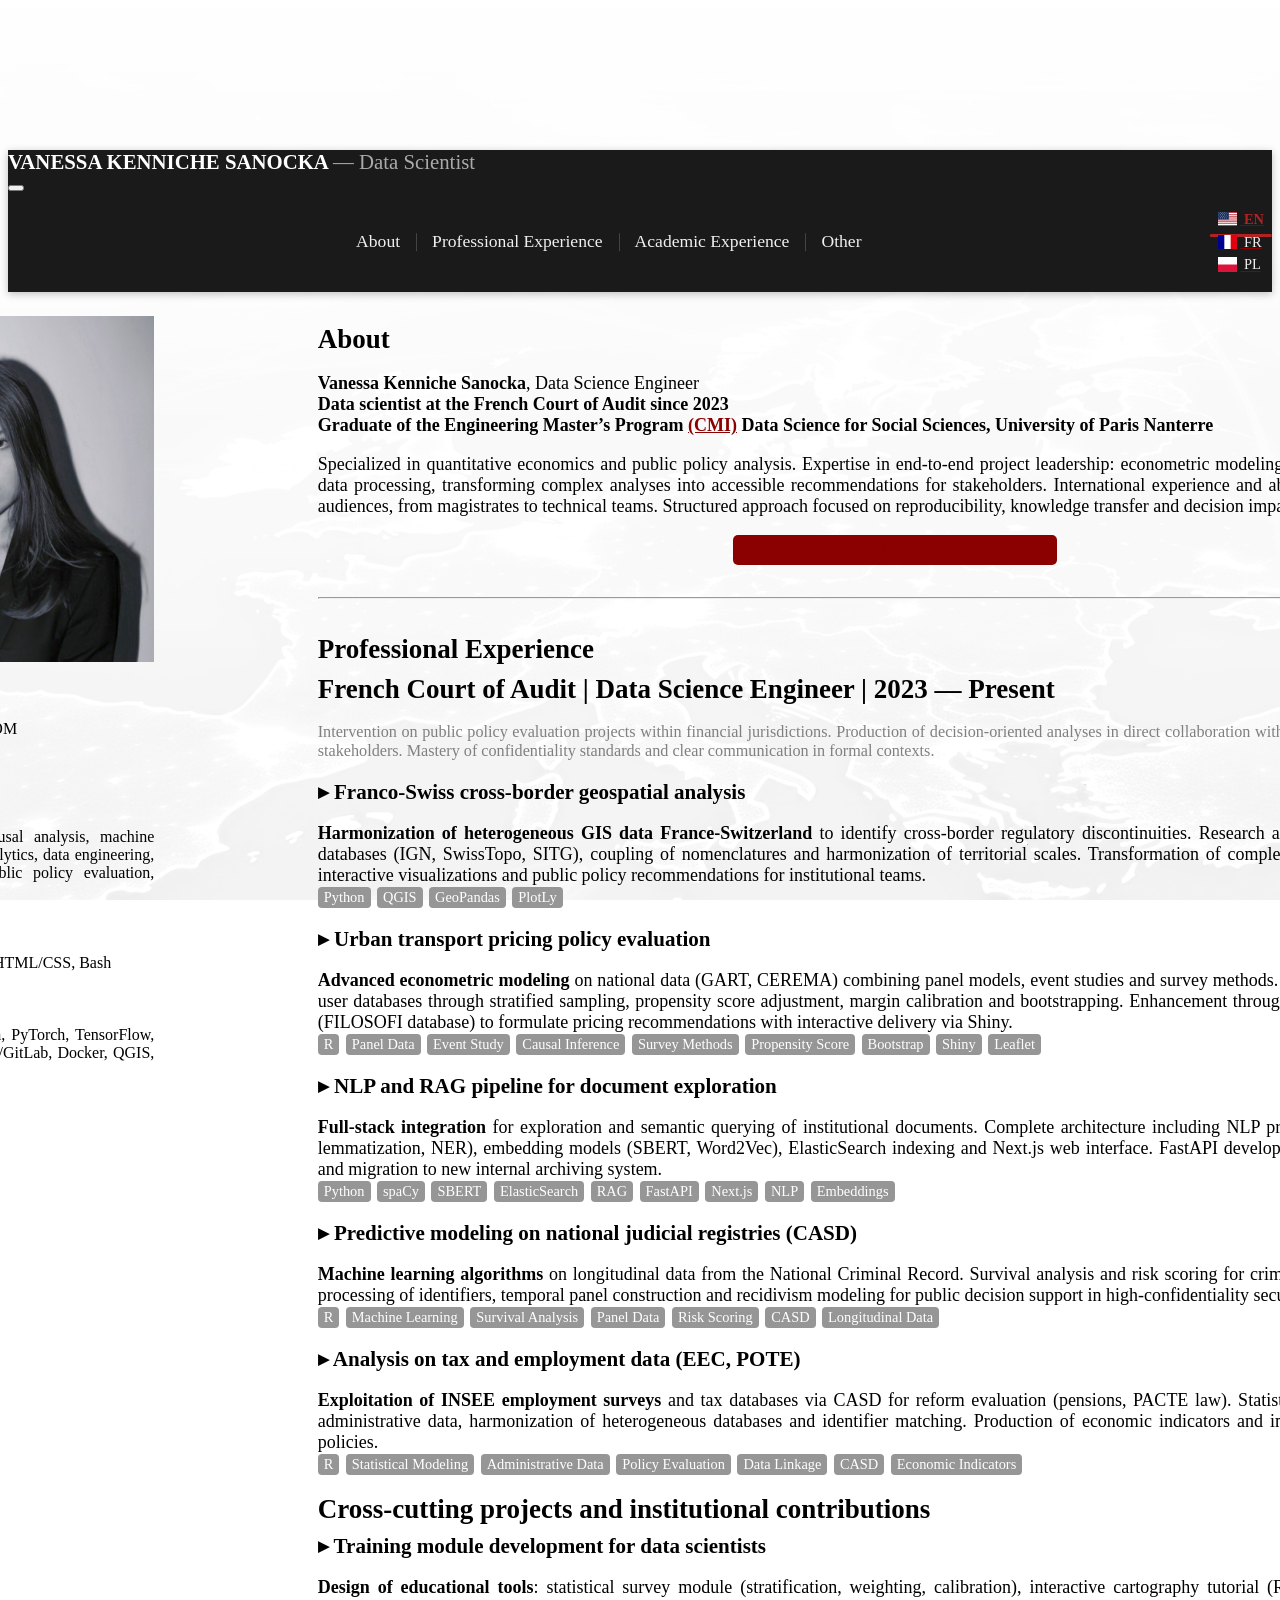
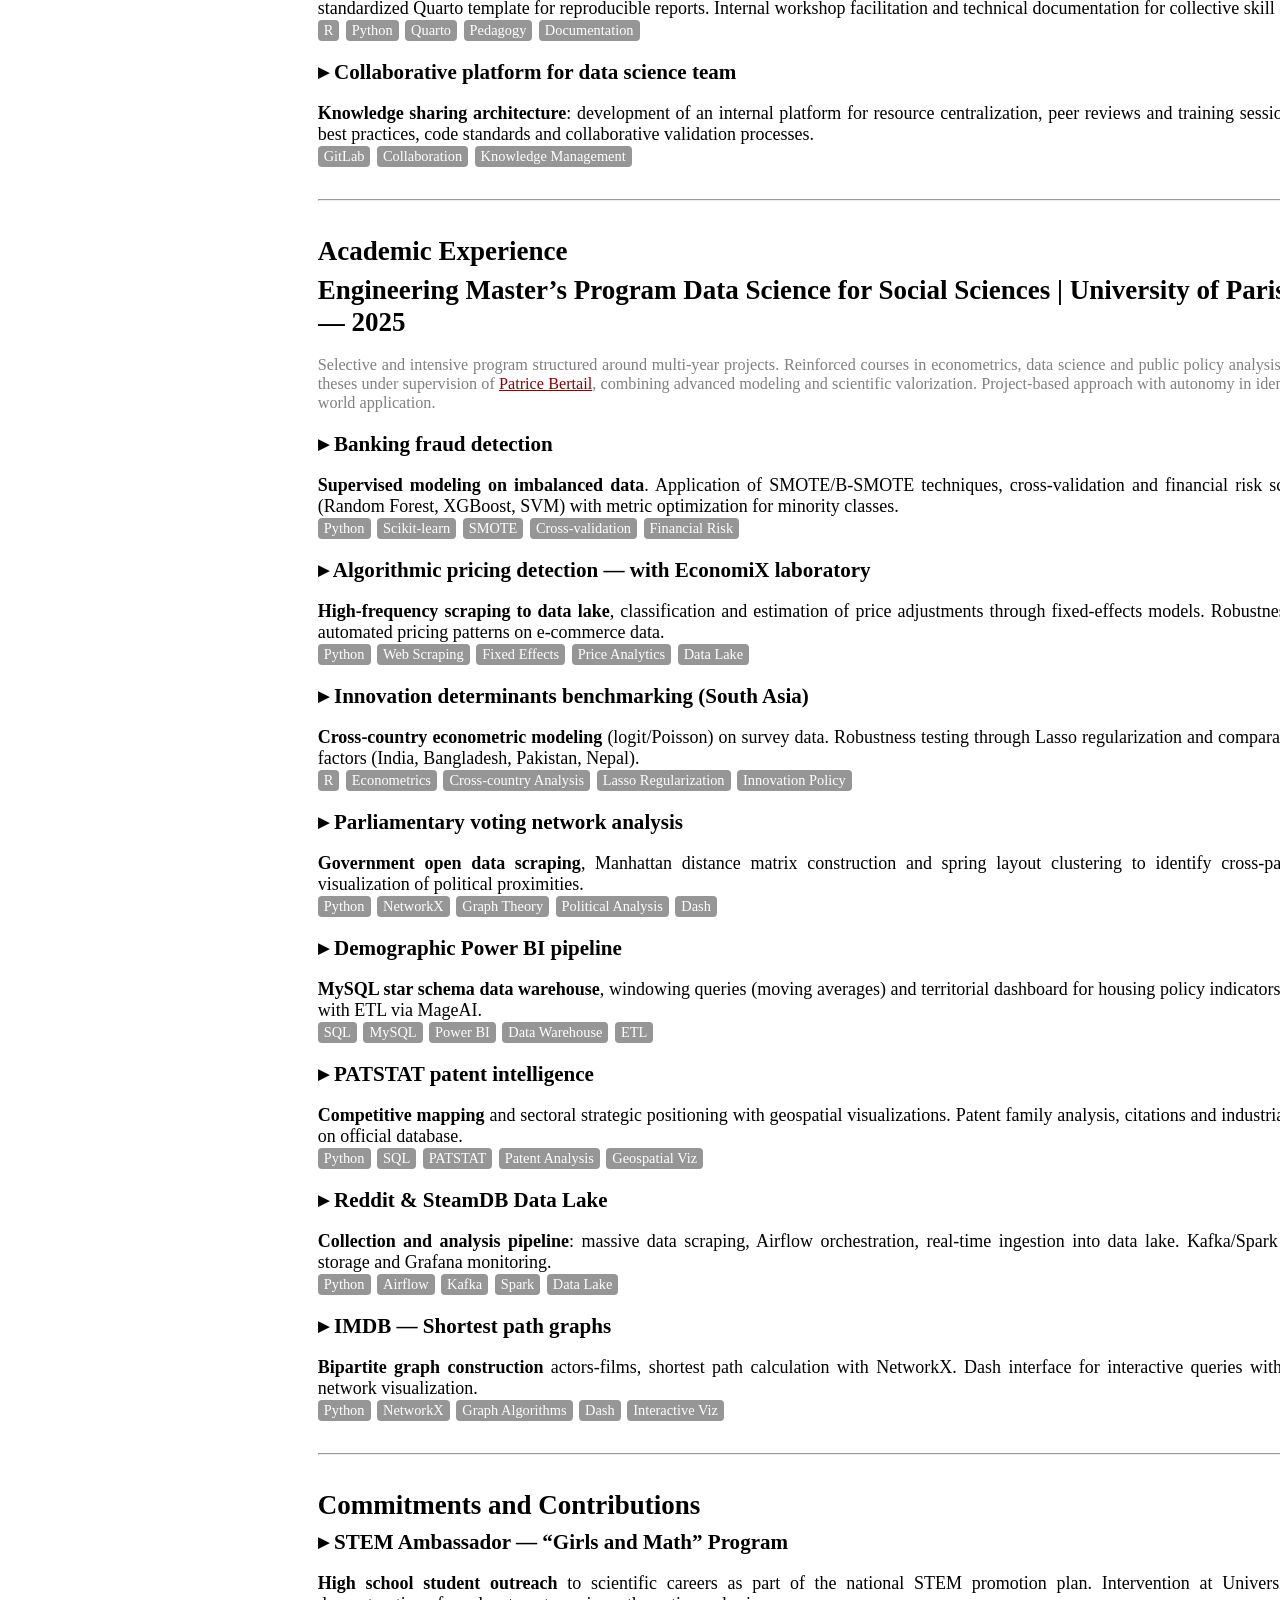
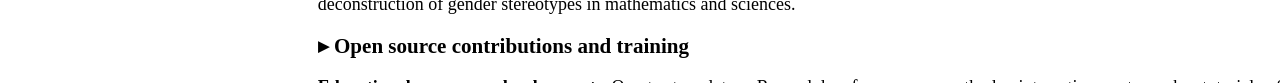
==== docs/index.html @ 9d7a36fa "Initial commit - Personal website" ====
<html xmlns="http://www.w3.org/1999/xhtml">    
  <head>      
    <title>Redirect to index.en.html</title>      
    <meta http-equiv="refresh" content="0;URL='index.en.html'" />    
  </head>    
  <body> 
  </body>  
</html>
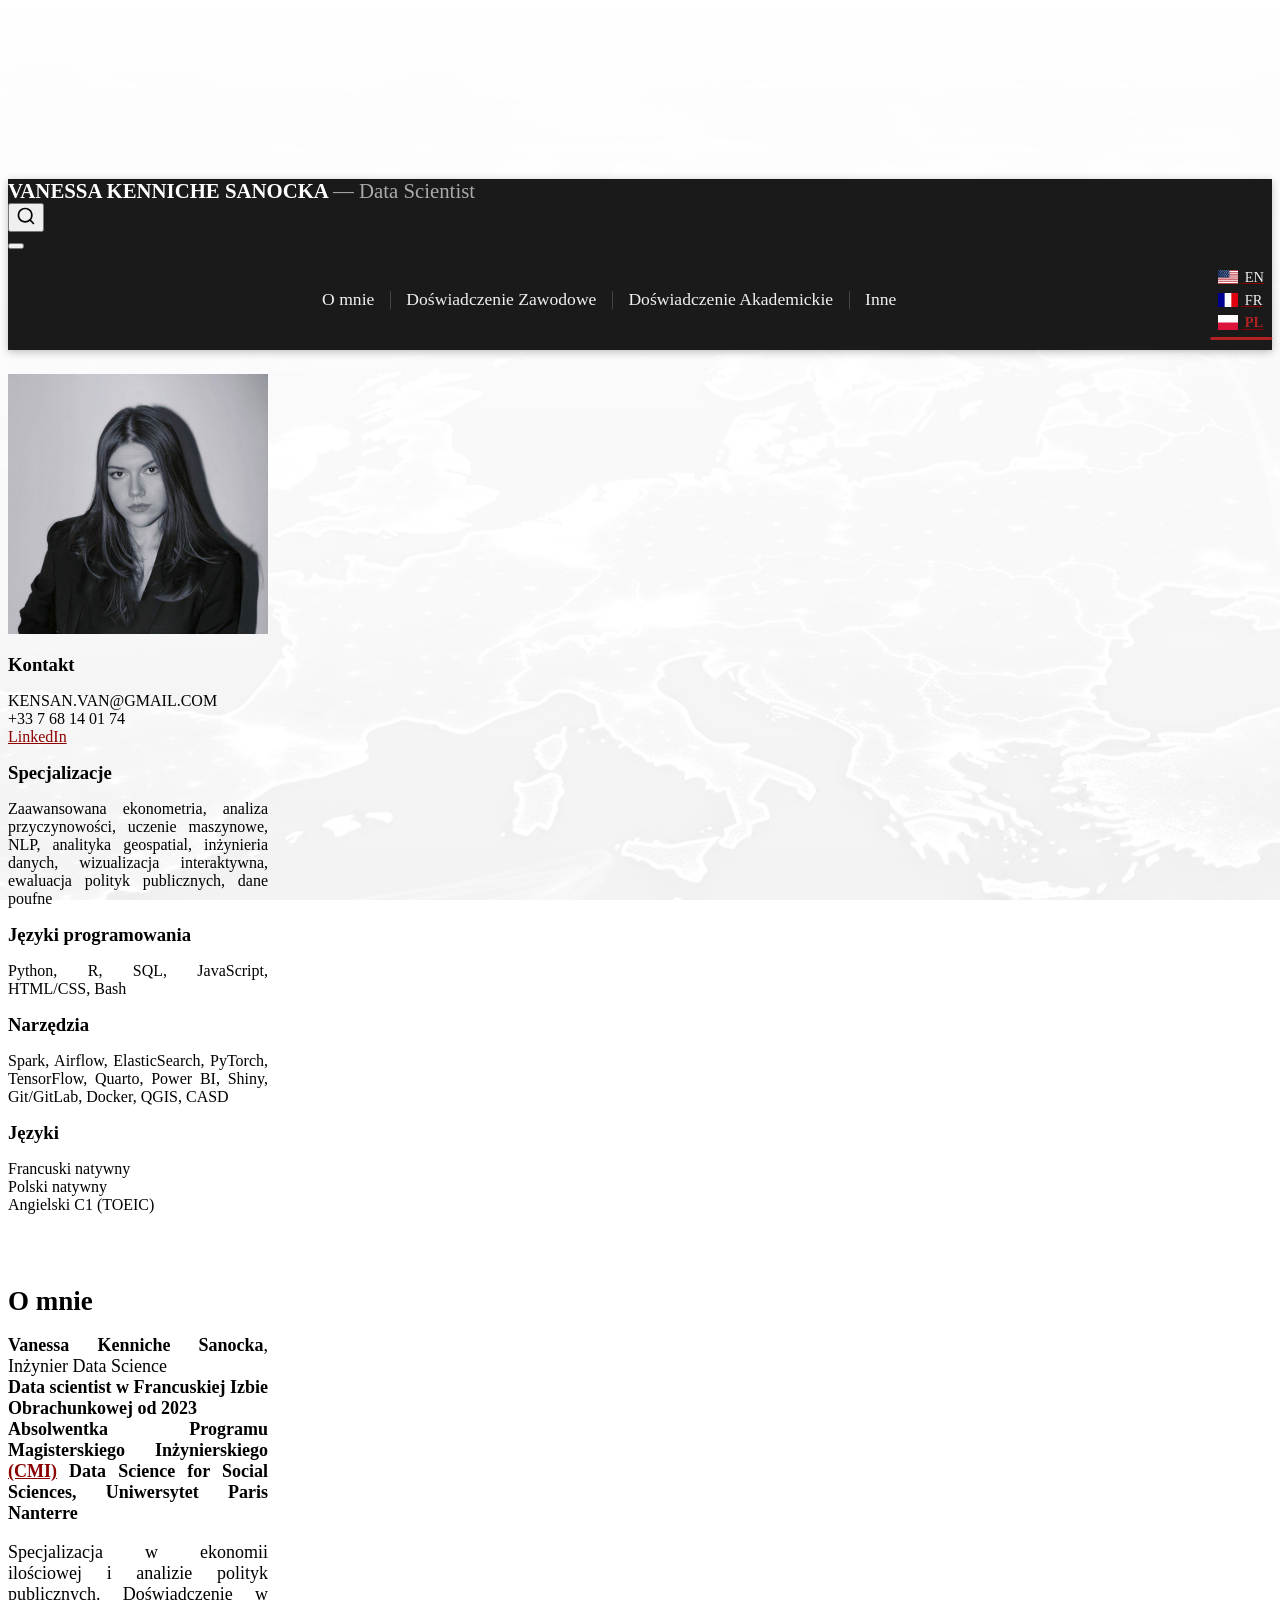
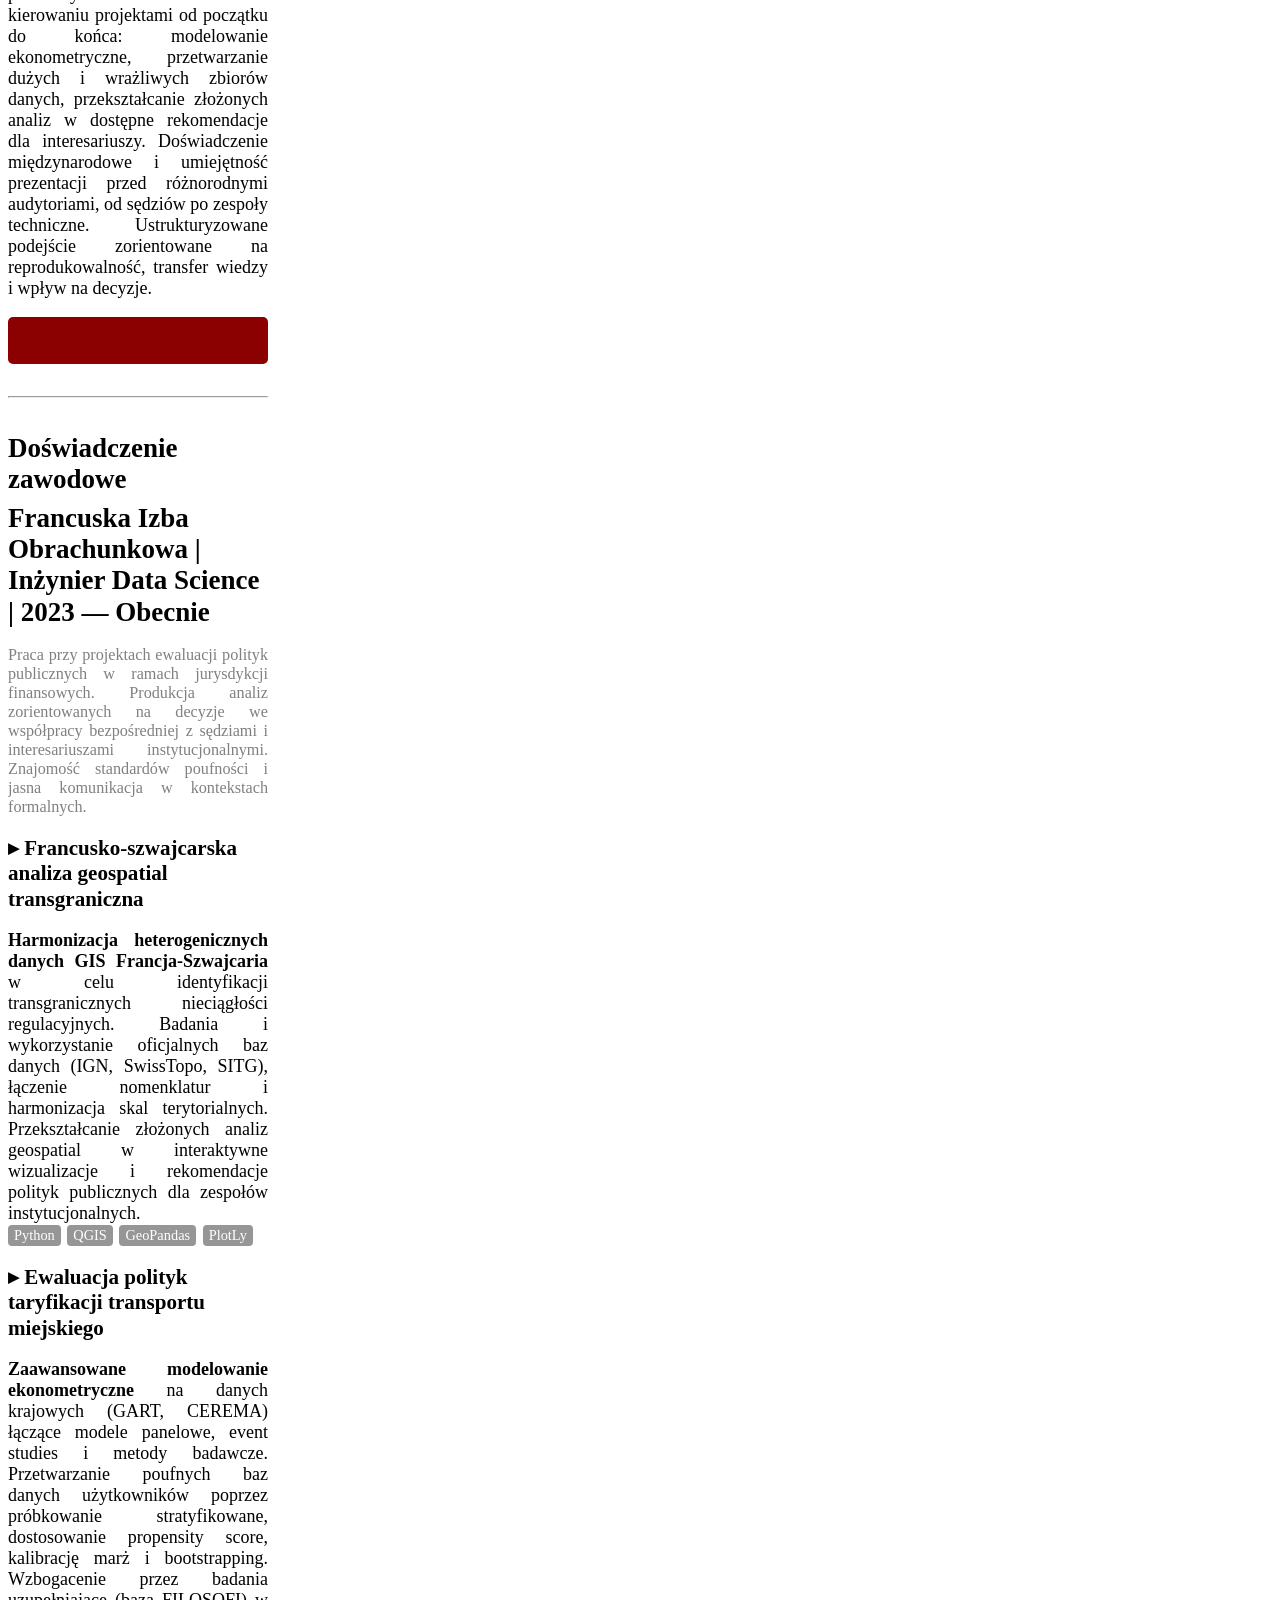
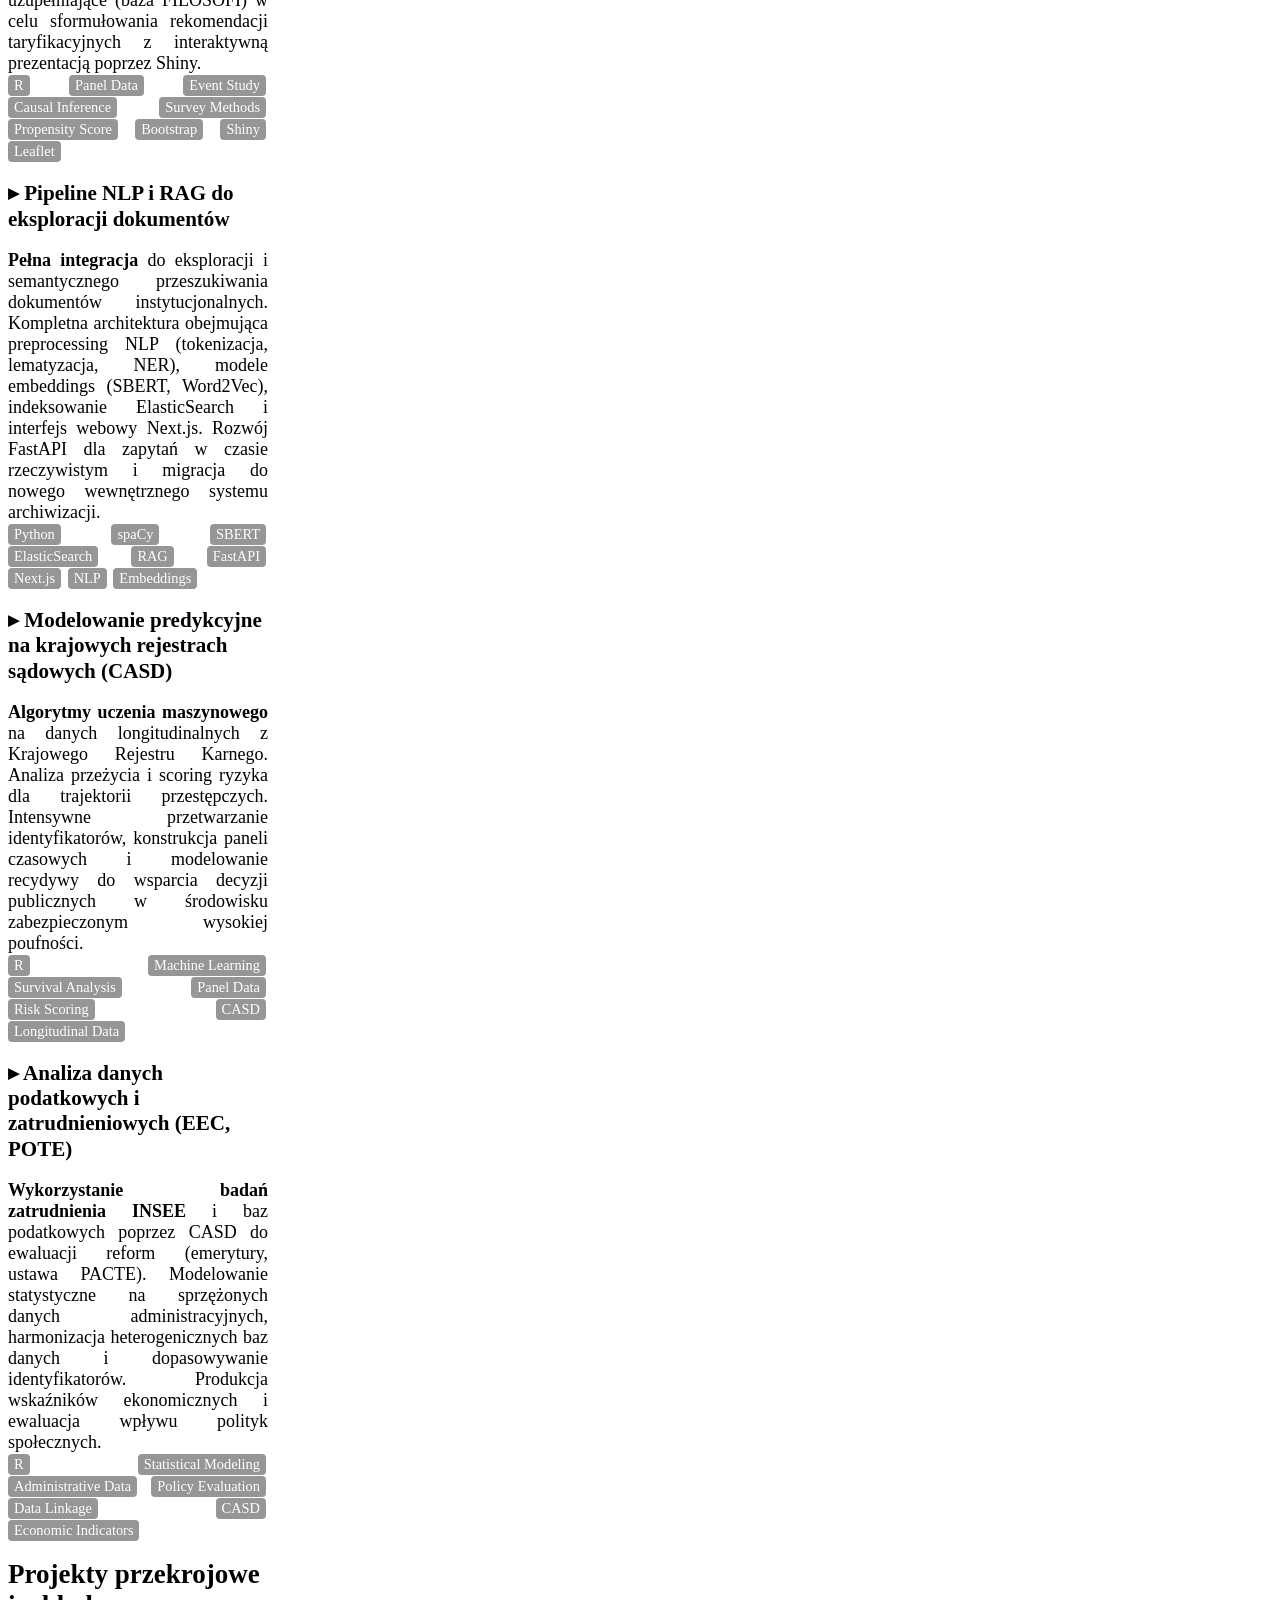
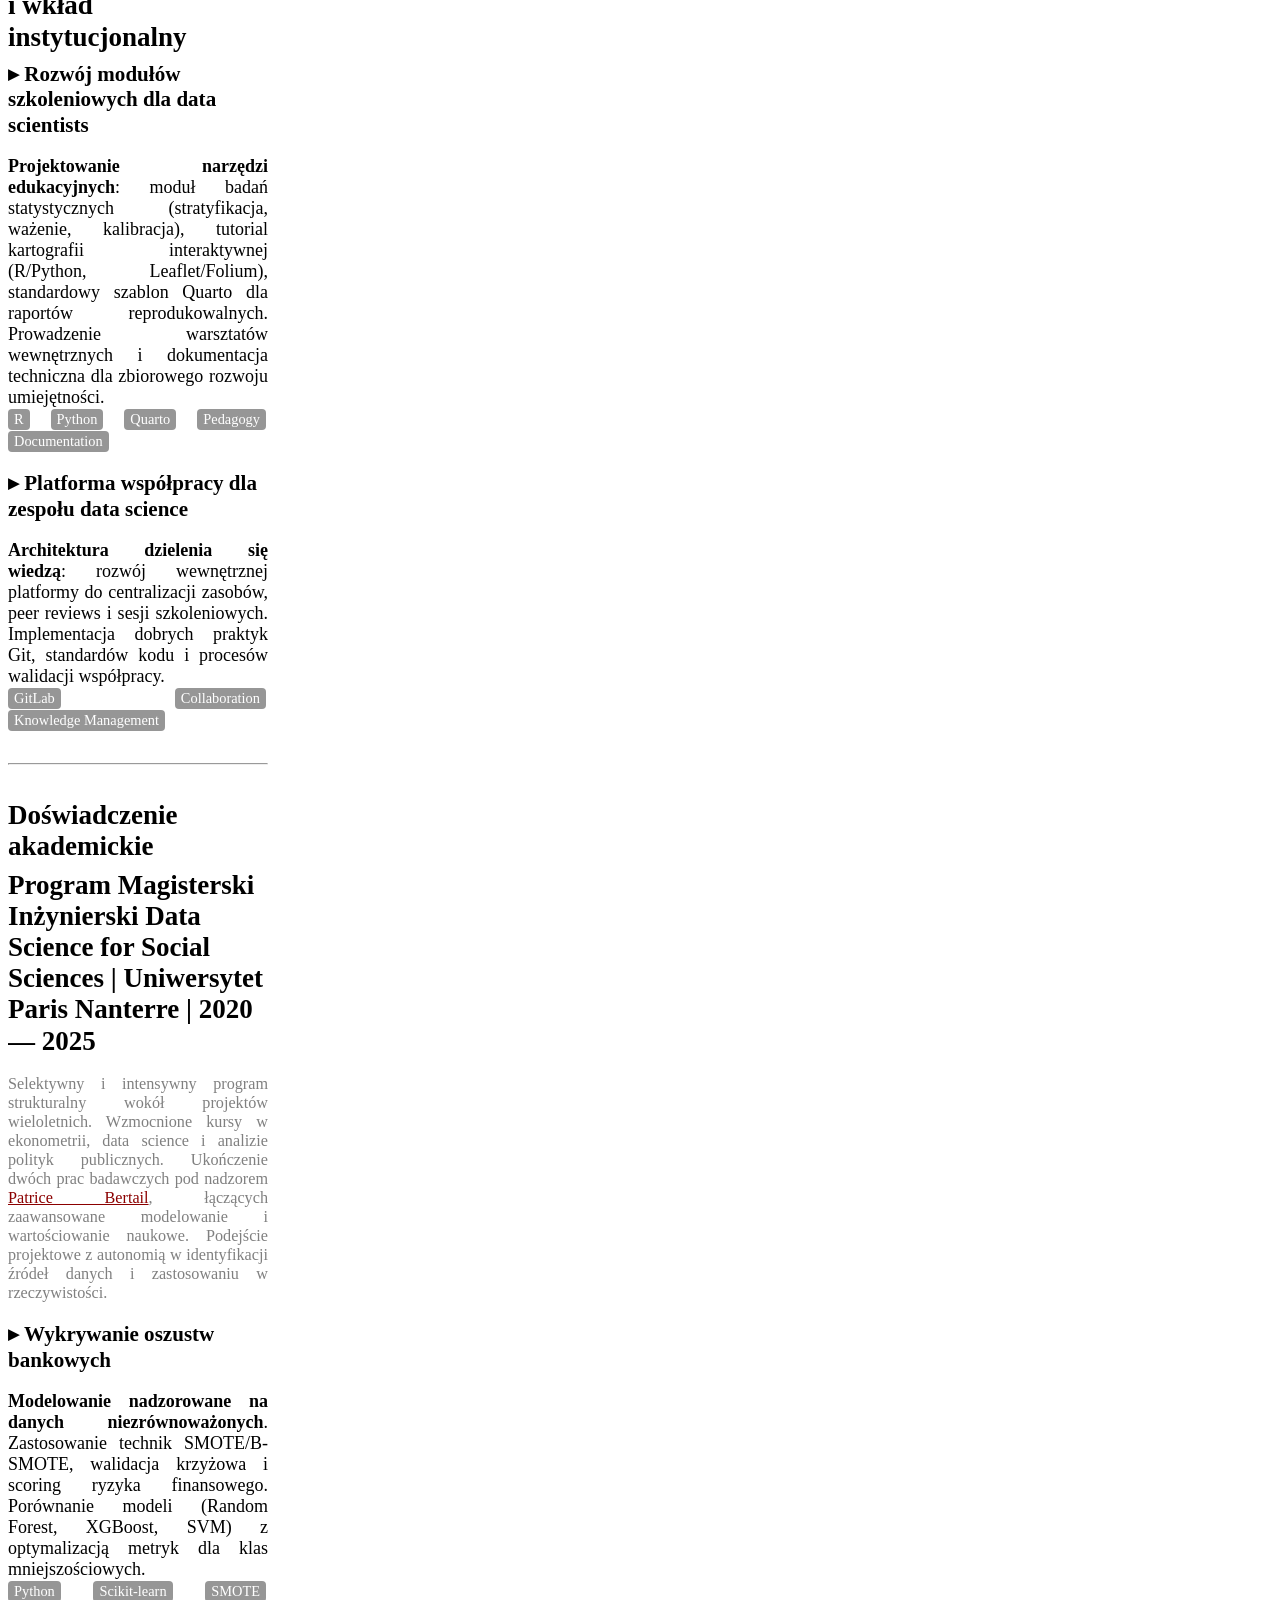
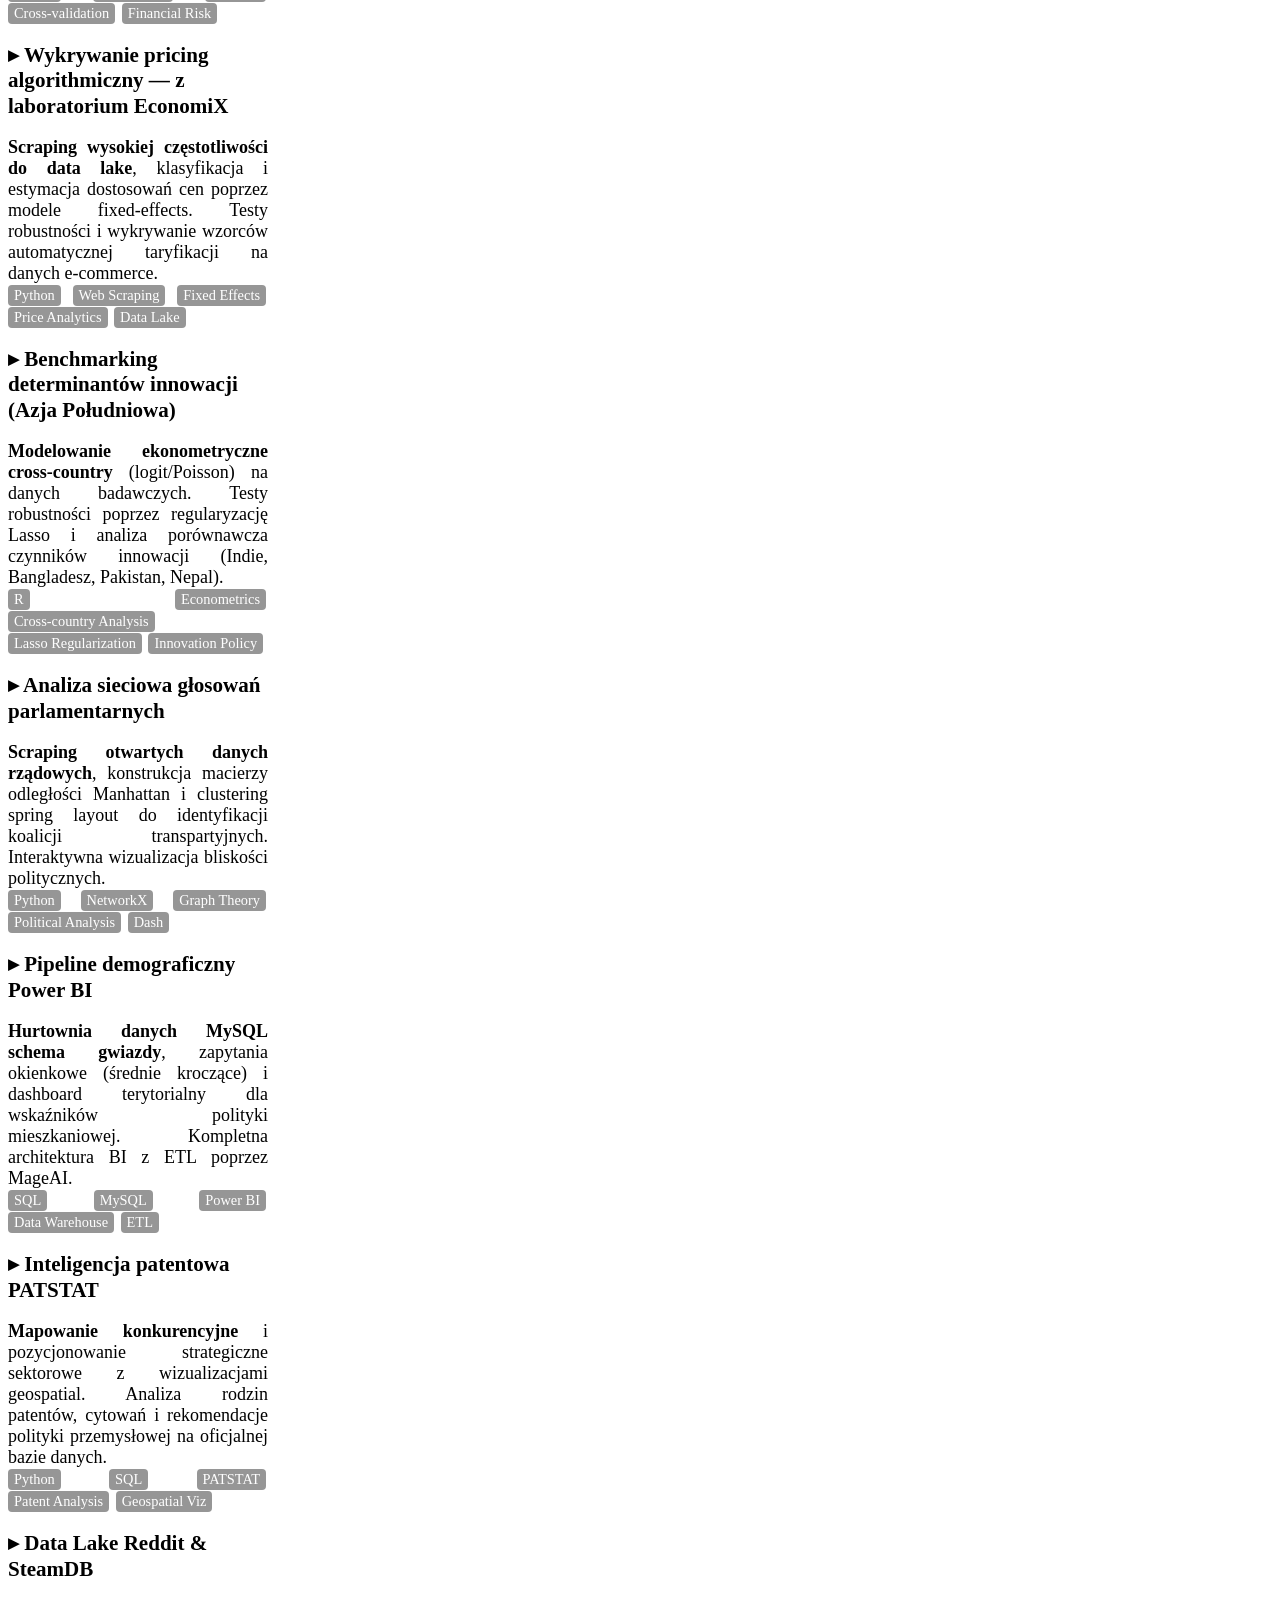
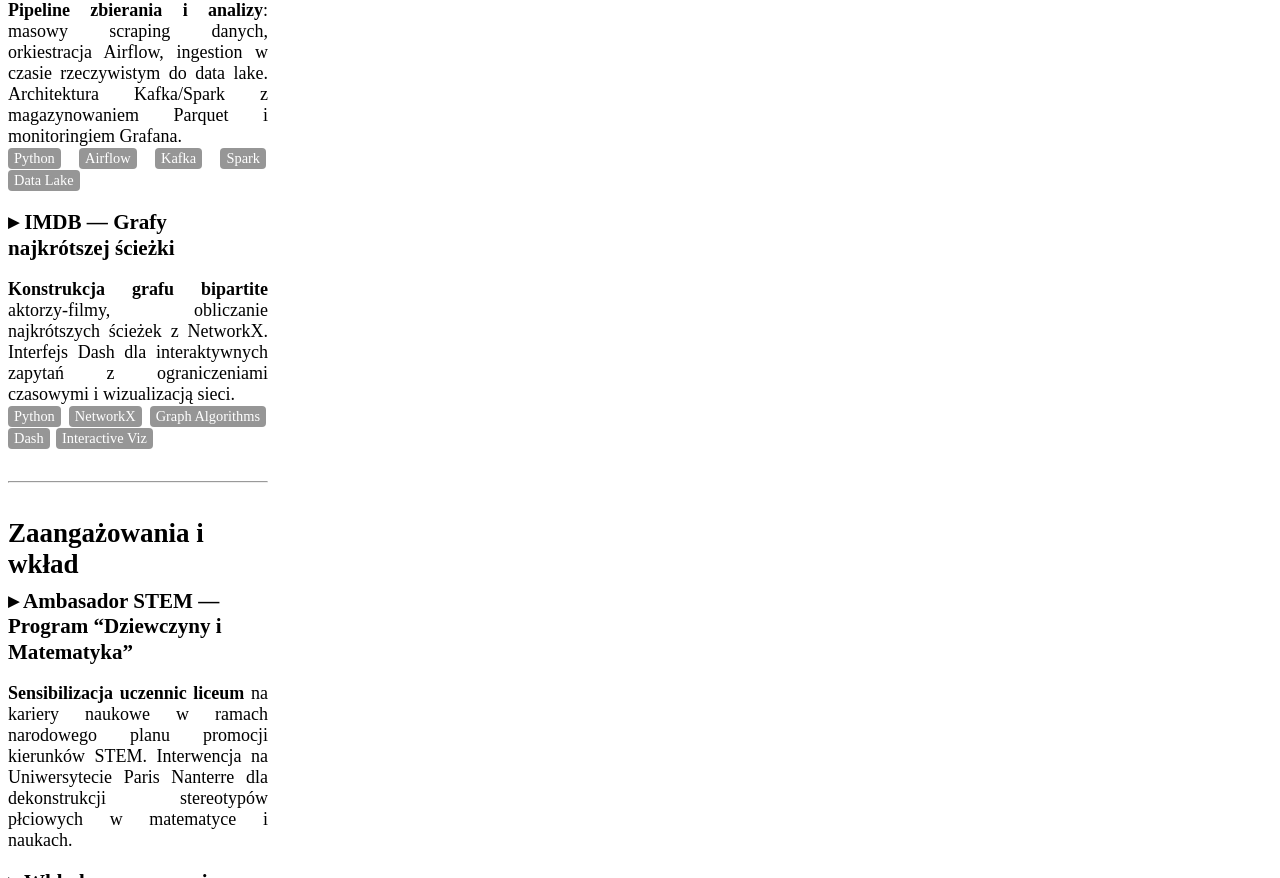
==== commit d997a8d2: "stable code" ====
--- a/docs/index.html
+++ b/docs/index.html
@@ -1,7 +1,7 @@
 <html xmlns="http://www.w3.org/1999/xhtml">    
   <head>      
-    <title>Redirect to index.en.html</title>      
-    <meta http-equiv="refresh" content="0;URL='index.en.html'" />    
+    <title>Redirect to index.pl.html</title>      
+    <meta http-equiv="refresh" content="0;URL='index.pl.html'" />    
   </head>    
   <body> 
   </body>  
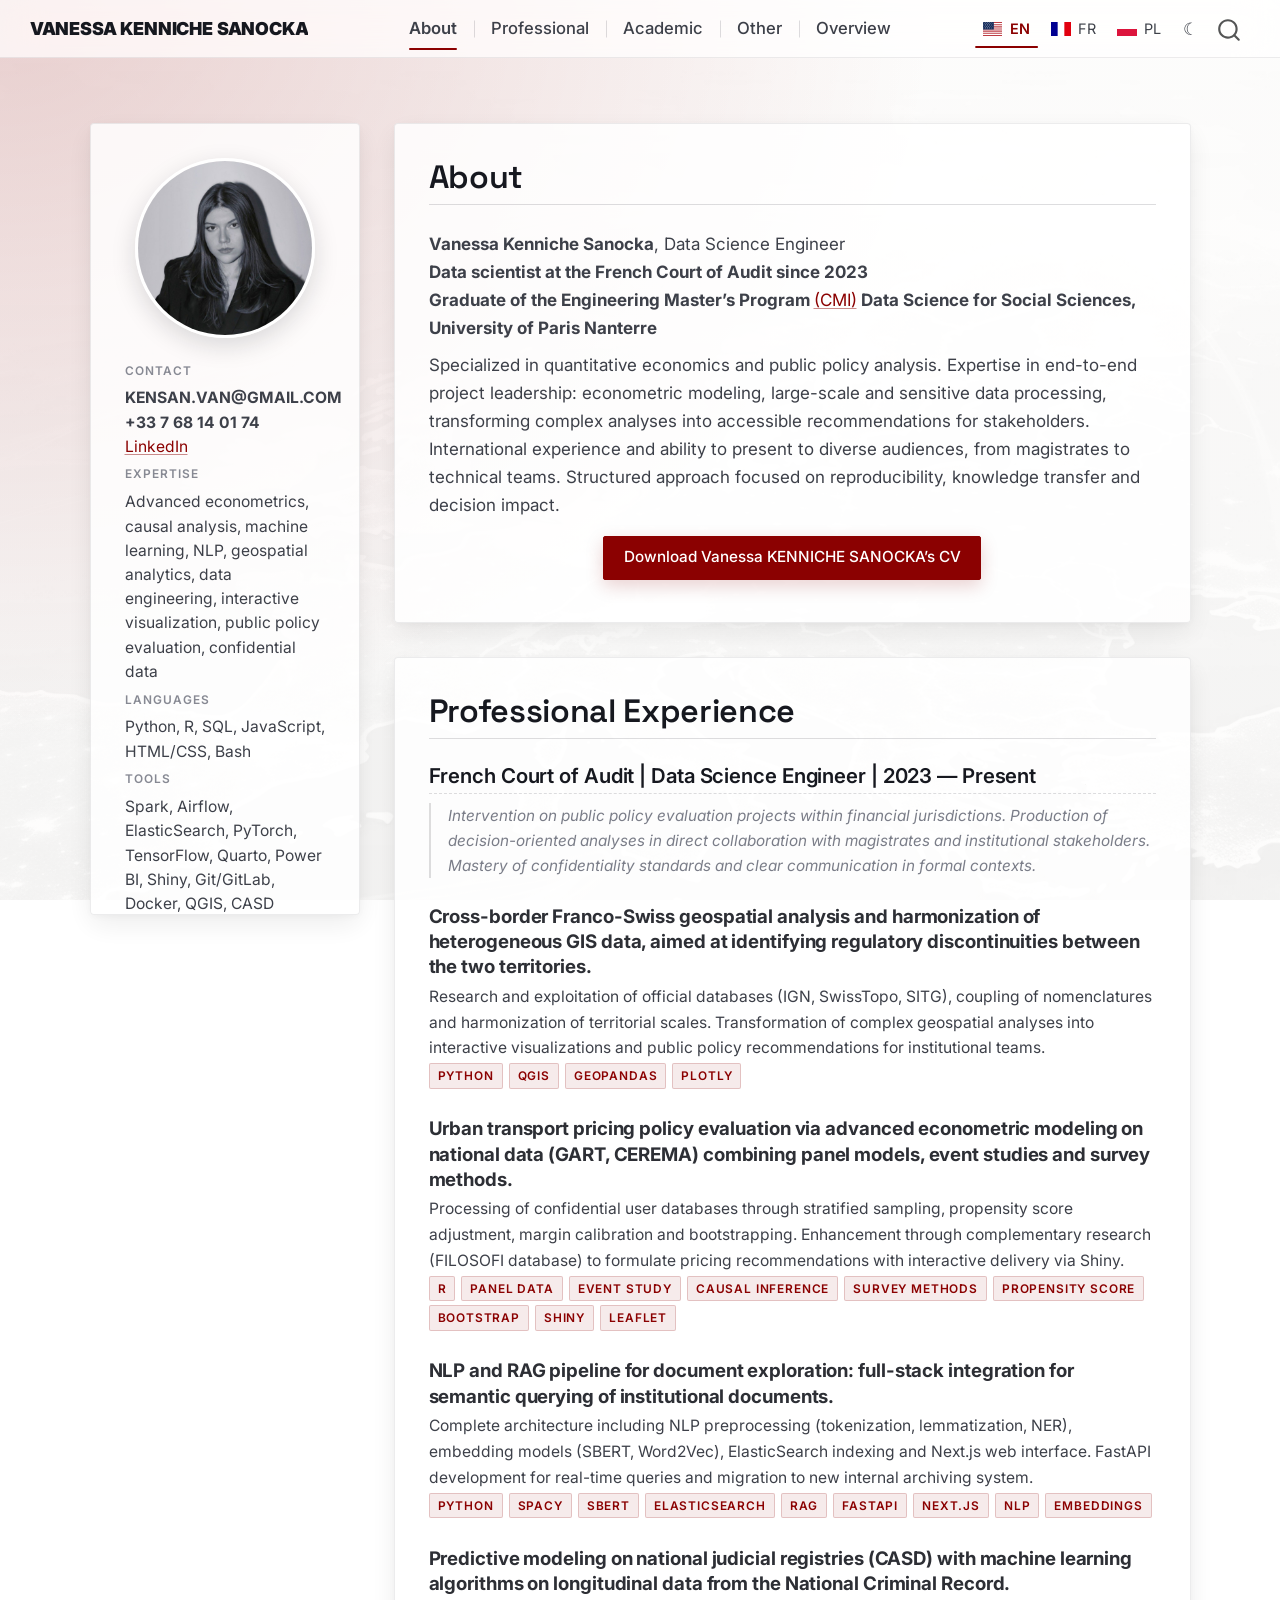
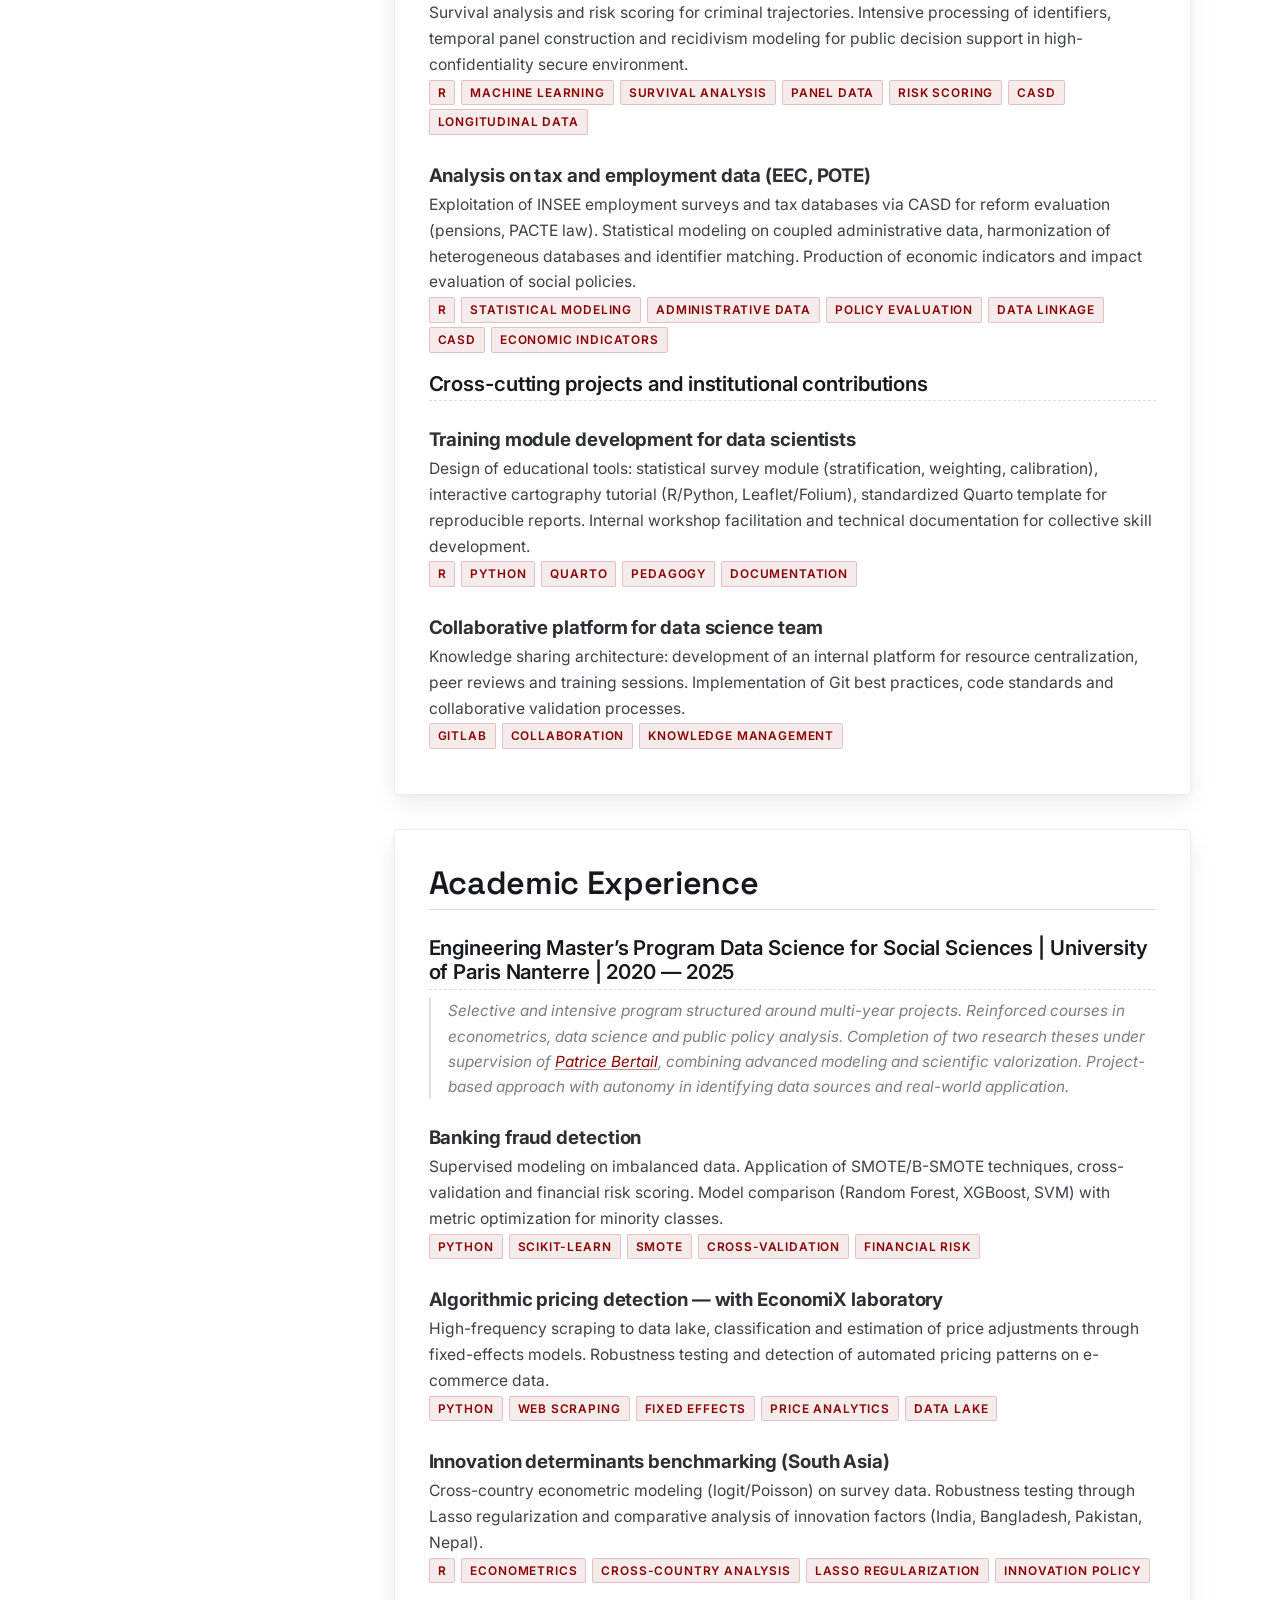
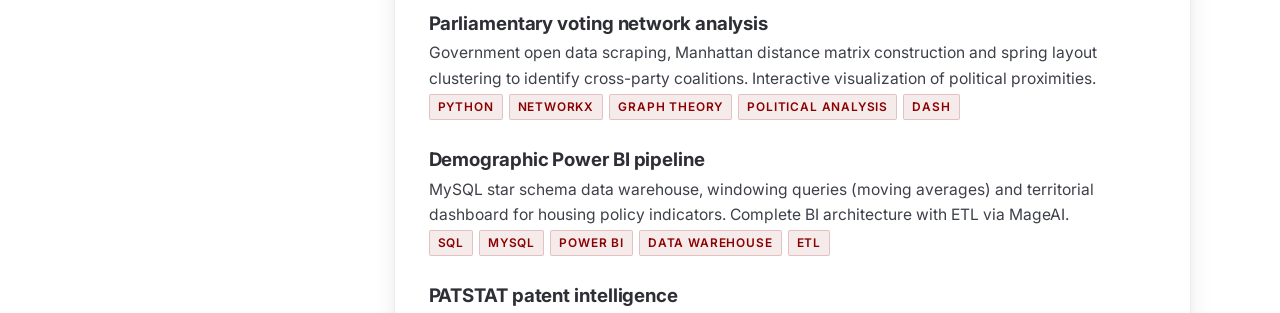
==== commit 65da9f28: "new style" ====
--- a/docs/index.html
+++ b/docs/index.html
@@ -1,7 +1,7 @@
 <html xmlns="http://www.w3.org/1999/xhtml">    
   <head>      
-    <title>Redirect to index.pl.html</title>      
-    <meta http-equiv="refresh" content="0;URL='index.pl.html'" />    
+    <title>Redirect to index.en.html</title>      
+    <meta http-equiv="refresh" content="0;URL='index.en.html'" />    
   </head>    
   <body> 
   </body>  
